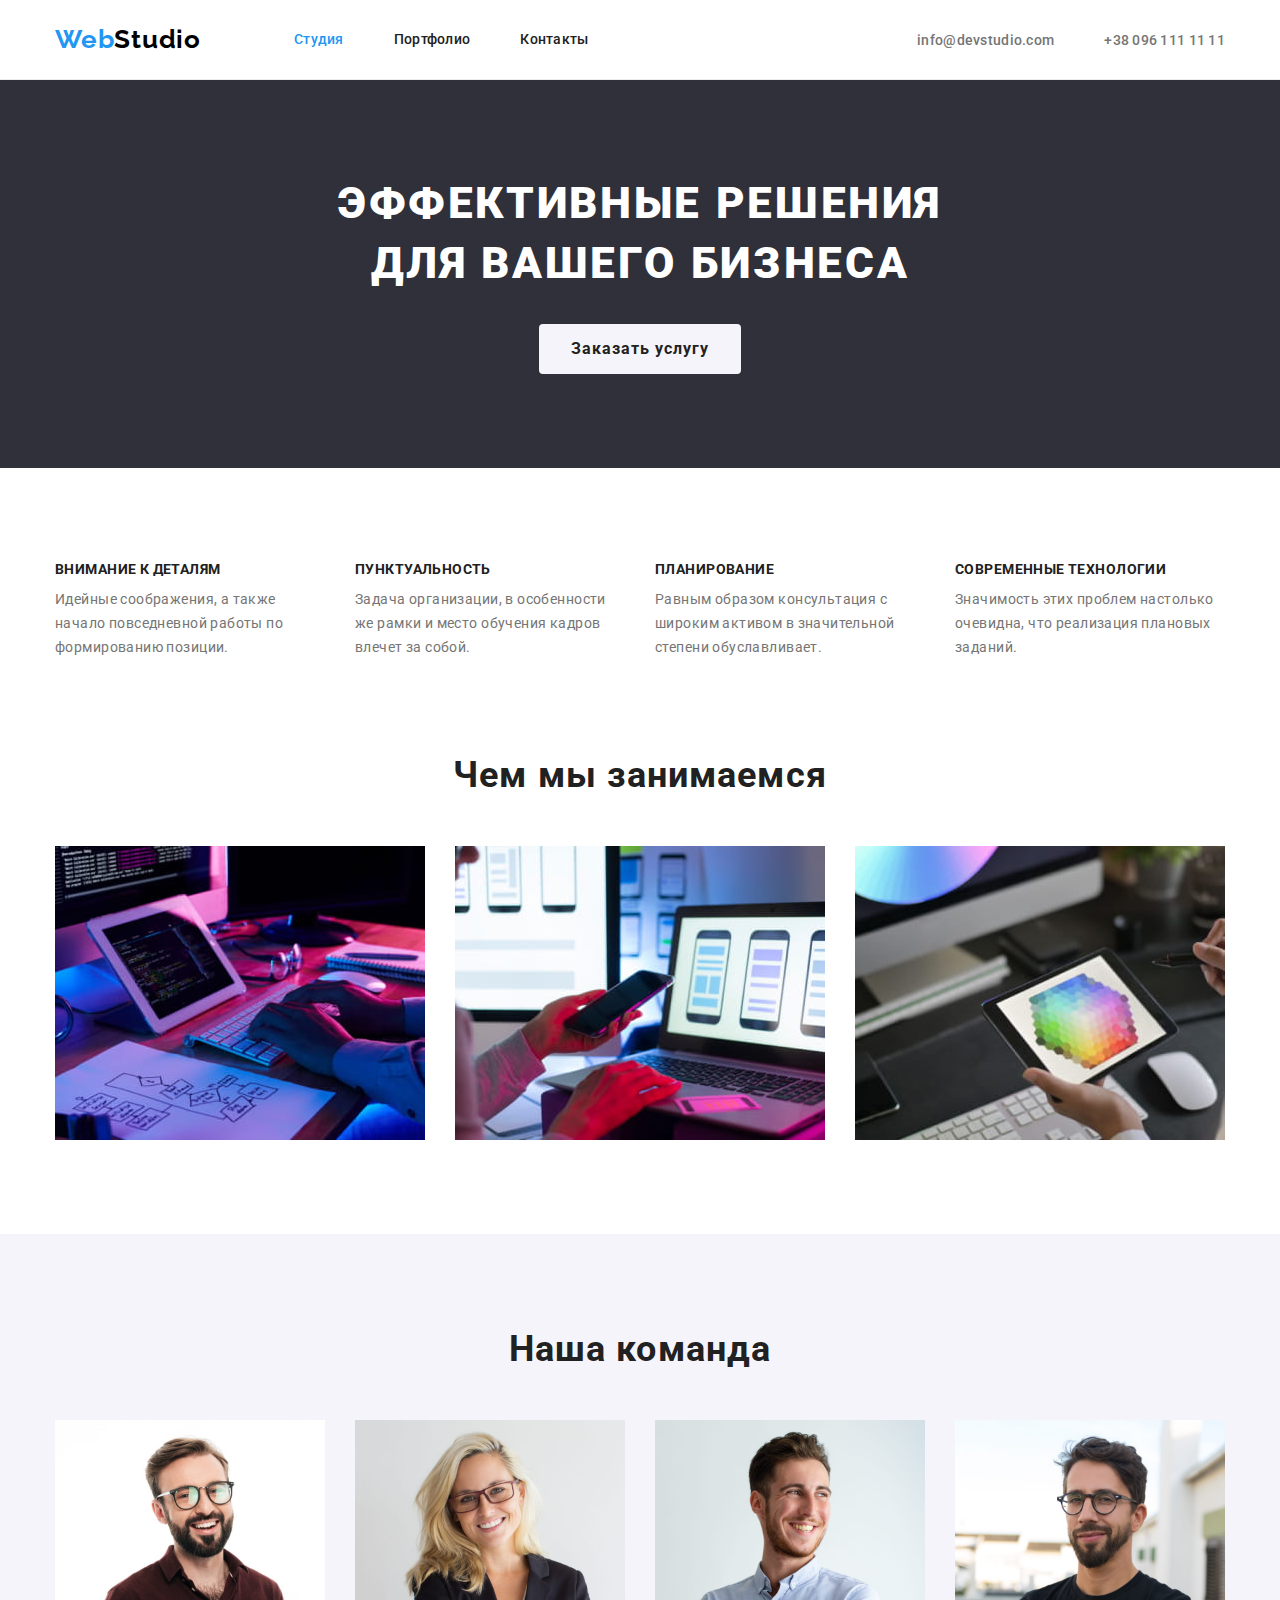
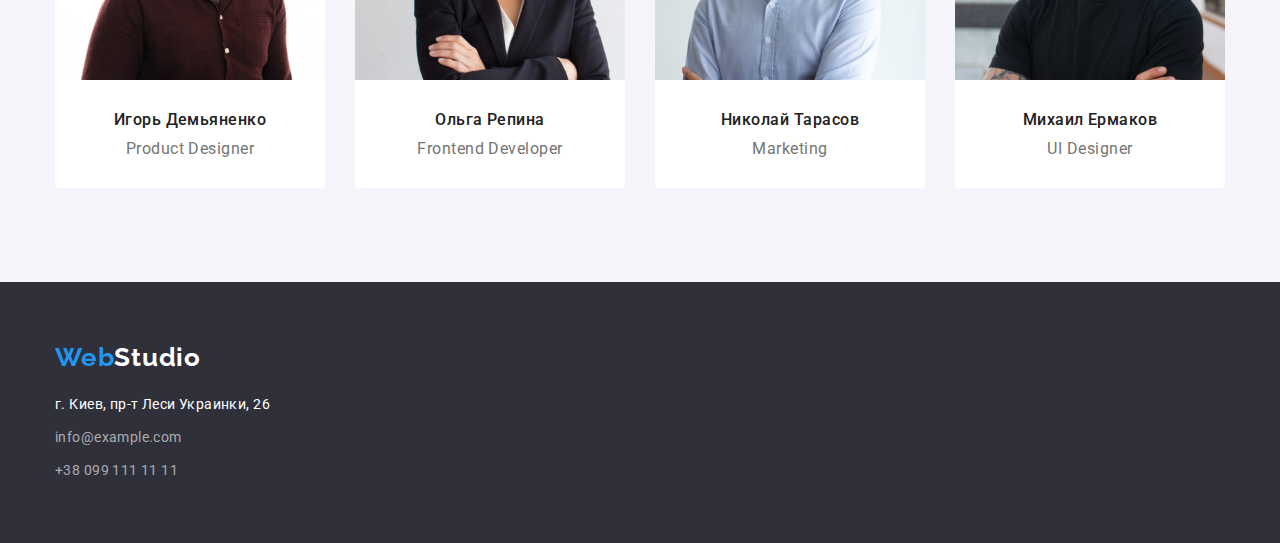
==== index.html @ 48ad6d5c "редактирует дз3" ====
<!DOCTYPE html>
<html lang="ru">
<head>
  <meta charset="UTF-8">
  <meta http-equiv="X-UA-Compatible" content="IE=edge">
  <meta name="viewport" content="width=device-width, initial-scale=1.0">
  <title>WebStudio</title>
  <link rel="stylesheet" href="https://cdnjs.cloudflare.com/ajax/libs/modern-normalize/0.6.0/modern-normalize.min.css">
  <link
    href="https://fonts.googleapis.com/css2?family=Raleway:wght@700&family=Roboto:wght@400;500;700;900&display=swap"
    rel="stylesheet">
  <link rel="stylesheet" href="./css/styles.css">

</head>

<body>

  <!--шапка сайта-->
  <header>
    <div class="container">
      <nav>
        <a href="./index.html" class="logo"><span class="web">Web</span>Studio</a>

        <ul class="site-nav list">
          <li class="item"><a href="./index.html" class="link active">Студия</a></li>
          <li class="item"><a href="./portfolio.html" class="link">Портфолио</a></li>
          <li class="item"><a href="#" class="link">Контакты</a></li>
        </ul>
      </nav>
      <ul class="contacts-header list">
        <li class="item"><a href="mailto:info@devstudio.com" class="contact-email">info@devstudio.com</a></li>
        <li class="item"><a href="tel:+380961111111" class="contact-tel">+38 096 111 11 11</a></li>
      </ul>
    </div>

  </header>

  <main>

    <!--Герой-->
    <section class="hero section">
      <!-- <div class="container"> -->
        <h1 class="hero-title">Эффективные решения <br> для вашего бизнеса</h1>
        <button type="button" class="main-button">Заказать услугу</button>
      <!-- </div> -->

    </section>

    <!--Про компанию-->
    <section class="about-company section">
      <div class="container">
        <h2 class="about-company-title">Про компанию</h2>
        <ul class="features-list list">
          <li class="item">
            <h3 class="feature-title">Внимание к деталям</h3>
            <p>Идейные соображения, а также начало повседневной работы по формированию позиции.</p>
          </li>
          <li class="item">
            <h3 class="feature-title">Пунктуальность</h3>
            <p>Задача организации, в особенности же рамки и место обучения кадров влечет за собой.</p>
          </li>
          <li class="item">
            <h3 class="feature-title">Планирование</h3>
            <p>Равным образом консультация с широким активом в значительной степени обуславливает.</p>
          </li>
          <li class="item">
            <h3 class="feature-title">Современные технологии</h3>
            <p>Значимость этих проблем настолько очевидна, что реализация плановых заданий.</p>
          </li>
        </ul>
      </div>
      <div class="container">
        <h2 class="activity-title">Чем мы занимаемся</h2>
        <ul class="activity-list list">
          <li class="item"><img src="./images/pagination.jpg" alt="Вёрстка" width="370"></li>
          <li class="item"><img src="./images/stylization.jpg" alt="Стилизация" width="370"></li>
          <li class="item"><img src="./images/design.jpg" alt="Дизайн" width="370"></li>
        </ul>
      </div>
    </section>

    <!--Наша команда-->
    <section class="team section">
      <div class="container">
        <h2 class="team-title">Наша команда</h2>
        <ul class="team-list list">
          <li class="item">
            <img src="./images/productdesigner.jpg" lang="en" alt="Product Designer" width="270">
            <h3 class="team-member">Игорь Демьяненко</h3>
            <p class="position" lang="en">Product Designer</p>
          </li>
          <li class="item">
            <img src="./images/frontenddeveloper.jpg" lang="en" alt="Frontend Developer" width="270">
            <h3 class="team-member">Ольга Репина</h3>
            <p class="position" lang="en">Frontend Developer</p>
          </li>
          <li class="item">
            <img src="./images/marketing.jpg" lang="en" alt="Marketing" width="270">
            <h3 class="team-member">Николай Тарасов</h3>
            <p class="position" lang="en">Marketing</p>
          </li>
          <li class="item">
            <img src="./images/uidesigner.jpg" lang="en" alt="UI Designer" width="270">
            <h3 class="team-member">Михаил Ермаков</h3>
            <p class="position" lang="en">UI Designer</p>
          </li>
        </ul>
      </div>

    </section>

  </main>

  <footer>
    <div class="container">
      <a href="./index.html" class="footer-logo"><span class="web">Web</span>Studio</a>
      <address>
        <ul class="contacts list">
          <li><a href="#" class="physical-address">г. Киев, пр-т Леси Украинки, 26 </a></li>
          <li><a href="mailto:info@example.com" class="footer-email">info@example.com</a></li>
          <li><a href="tel:+380991111111" class="footer-tel">+38 099 111 11 11</a></li>
        </ul>
      </address>
    </div>

  </footer>
</body>
</html>
---- css/styles.css ----
/* Палитра Цветов */

:root {
  --primary-text-color: #757575;
  --accent: #2196F3;
  --title-text-color: #212121;
  --site-nav-links-color: #212121;
  --footer-contacts-color: rgba(255, 255, 255, 0.6);
  --primary-background-color: #FFFFFF;
  --secondary-background-color: #F5F4FA;
  --add-background-color: #2F303A;
}

body {
  background-color: var(--primary-background-color);
  color: var(--primary-text-color);
  font-family: 'Roboto', sans-serif;
  font-weight: 400;
  font-size: 14px;
  line-height: 1.71;
  letter-spacing: 0.03em;
}

h1,h2,h3,h4,h5,h6,ul,li,p {
  margin: 0;
  padding: 0;
}



/* Шапка */

header {
  border-bottom: 1px solid #ECECEC;
}

.container {
  margin-left: auto;
  margin-right: auto;

  width: 1200px;
  padding-left: 15px;
  padding-right: 15px;

}

header > .container {
  display: flex;
  justify-content: space-between;
  align-items: center;
}

header nav {
  display: flex;
  align-items: center;
}

.site-nav {
  display: flex;
}

header .contacts-header {
  display: flex;
}

.logo {
  padding-top: 24px;
  padding-bottom: 24px;
  margin-right: 93px;
  display: inline-block;

  color: #000000;

  font-family: 'Raleway';
  font-weight: 700;
  font-size: 26px;
  line-height: 1.2;
  letter-spacing: 0.03em;
  text-decoration: none;
}

.web {
  color: #2196F3;
}

.list {
  list-style: none;
}

.link,
.contact-email,
.contact-tel {
  display: block;
  text-decoration: none;
  padding-top: 20px;
  padding-bottom: 20px;
}

.link {
  /* margin-right: 50px; */
  color: var(--site-nav-links-color);
  font-weight: 500;
  font-size: 14px;
  line-height: 1.14;
  letter-spacing: 0.02em;
}

.site-nav .item + .item,
.contacts-header .item + .item {
  margin-left: 50px;
}

.active {
  color: var(--accent);
}

.contact-email,
.contact-tel {
  color: var(--primary-text-color);
  font-weight: 500;
  font-size: 14px;
  line-height: 16px;
  letter-spacing: 0.02em;
}

.link:hover,
.contact-email:hover,
.contact-tel:hover,
.link:focus,
.contact-email:focus,
.contact-tel:focus {
  color: var(--accent);
}


/* страница Студия */
/* Герой */

.hero {
  background-color: var(--add-background-color);

  text-align: center;
}

/* Согласно критериям, «B15» Для всех секций используется один класс .section,
заданы верхние и нижние падинги по 94px,
отодвигающие контент внутрь секции. Ниже Используется контейнер потому что там падинги больше - уточнить у ментора */

/* так как на фоне будет картинка background-image, которую будем учить позже, пока будет сделано согласно критериям дз */



button {
  position: center;
  font-family: inherit;
  cursor: pointer;
  border: none;
  border-radius: 4px;
}

button:hover,
button:focus {
  background-color: var(--accent);
  color: #ffffff;
}

.main-button {
  margin-left: auto;
  margin-right: auto;
  background: #F5F4FA;
  color: var(--site-nav-links-color);
  font-weight: 700;
  font-size: 16px;
  line-height: 1.88;
  letter-spacing: 0.06em;
  padding: 10px 32px;
}

.hero-title {
  margin-bottom: 30px;

  color: #FFFFFF;
  font-weight: 900;
  font-size: 44px;
  line-height: 1.36;
  text-align: center;
  letter-spacing: 0.06em;
  text-transform: uppercase;

}

/* Про компанию */

.section {
  padding: 94px 0;
}

/* заголовки скрыты полностью. Неправильно, как правильно, расскажут позже, сделано для стиллизации */
.about-company-title,
.portfolio-title {
  display: none;
  visibility: hidden;
}

.feature-title {
  margin-bottom: 10px;
  color: var(--title-text-color);
  font-style: normal;
  font-weight: 700;
  font-size: 14px;
  line-height: 1.14;
  letter-spacing: 0.03em;
  text-transform: uppercase;
}

.features-list {
  display: flex;
  flex-wrap: wrap;
}


/* задает отступ справа всем элементам списка, кроме каждого 4го */
.features-list .item:not(.features-list .item:nth-child(4n + 4)) {
  margin-right: 30px;
}

.features-list > .item {
  width: calc((100% - 90px) / 4);
}



/* Чем занимается команда */

.activity-title,
.team-title {
  color: var(--title-text-color);
  font-weight: 700;
  font-size: 36px;
  line-height: 1.17;
  letter-spacing: 0.03em;
  text-align: center;
}

.activity-title {
  margin-top: 94px;
  margin-bottom: 50px;
}

.activity-list {
  display: flex;
  flex-wrap: wrap;
}

.activity-list .item {
  width: calc((100% - 60px) / 3);
}


/* задает display:block картинке чтобы убрать нижний "отступ", чтобы картинка и li имели одинаковую высоту */
.activity-list img {
  display: block;
}


/* задает отступы справа всем элементам, кроме последнего */
.activity-list .item:not(:last-child) {
  margin-right: 30px;
}


/* Наша комарда */

.team {
  background-color: var(--secondary-background-color);
}

.team > container {
  padding: 0 15px;
}

.team-title {
  margin-bottom: 50px;
}

/* задает display:block картинке чтобы убрать нижний "отступ" */
.team-list img {
  display: block;
  margin-bottom: 30px;
}

.team-list .item {
  width: calc((100% - 90px) / 4);

  background-color: #FFFFFF;
  border-bottom-left-radius: 4px;
  border-bottom-right-radius: 4px;
}

/* задает отступы справа всем єлементам кроме последнего */
.team-list .item:not(.team-list .item:last-child) {
  margin-right: 30px;
}


.team-member {
  margin-bottom: 10px;

  text-align: center;
  color: var(--title-text-color);
  font-weight: 500;
  font-size: 16px;
  line-height: 1.19;
  letter-spacing: 0.03em;
}

.position {
  text-align: center;
  margin-bottom: 30px;

  color: var(--primary-text-color);
  font-size: 16px;
  line-height: 1.19;
  letter-spacing: 0.03em;
}

.team-list {
  display: flex;
  flex-wrap: wrap;
}

/* Футер */
footer {
  background-color: var(--add-background-color);
}

footer>.container {
  padding: 60px 15px;
}

.footer-logo {
  display: inline-block;
  margin-bottom: 20px;
  color: #FFFFFF;
  font-family: 'Raleway';
  font-weight: 700;
  font-size: 26px;
  line-height: 1.2;
  letter-spacing: 0.03em;
  text-decoration: none;
}

.physical-address,
.footer-tel,
.footer-email {
  display: inline-block;
  text-decoration: none;
  font-style: normal;
}

.physical-address,
.footer-email {
  margin-bottom: 9px;
}

.physical-address:hover,
.footer-email:hover,
.footer-tel:hover,
.physical-address:focus,
.footer-email:focus,
.footer-tel:focus {
  color: var(--accent);
}

.physical-address {
  color: #FFFFFF;
  font-weight: 400;
  font-size: 14px;
  line-height: 1.71;
  letter-spacing: 0.03em;
}

.footer-tel,
.footer-email {
  color: rgba(255, 255, 255, 0.6);
  font-weight: 400;
  font-size: 14px;
  line-height: 1.71;
  letter-spacing: 0.03em;
}

/* Портфолио */
/* список проектов */



.filter-list {
  margin-bottom: 50px;
  display: flex;
  justify-content: center;
}


/* задает отступы справа всем єлементам кроме последнего */
.filter-list > li:not(:last-child) {
  margin-right: 8px;
}

.filter-button {
  padding: 6px 22px;

  background: #F5F4FA;
  color: var(--site-nav-links-color);
  font-weight: 500;
  font-size: 16px;
  line-height: 1.62;
  letter-spacing: 0.03em;
}


.project-list {
  display: flex;
  flex-wrap: wrap;
}

.project-list-item {
  width: calc((100% - 60px) / 3);
}

/* задает отступы справа всем єлементам кроме каждого третего */
.project-list-item:not(.project-list-item:nth-child(3n)) {
  margin-right: 30px;
}


/* задает отступы снизу всем єлементам кроме трех последних */
.project-list-item:not(.project-list-item:nth-last-child(-n+3)) {
  margin-bottom: 30px;
}


.project-link {
  text-decoration: none;
  /* display: inline-block; */
}

.project-link img {
  display: block;
}


.project-link:hover,
.project-link:focus {
  opacity: 0.9;
}

.project-name:hover,
.project-name:focus,
.project-type:hover,
.project-type:focus {
  color: var(--accent);
}


.project-name {
  margin-bottom: 4px;
  color: var(--title-text-color);
  font-weight: 700;
  font-size: 18px;
  line-height: 2;
  letter-spacing: 0.06em;
}

.project-type {
  margin-bottom: 20px;
  color: var(--primary-text-color);
  font-weight: 400;
  font-size: 16px;
  line-height: 1.88;
  letter-spacing: 0.03em;
}

.project-descr {
  padding-top: 20px;
  padding-left: 24px;
  border-left: 1px solid #EEEEEE;
  border-bottom: 1px solid #EEEEEE;
  border-right: 1px solid #EEEEEE;
}
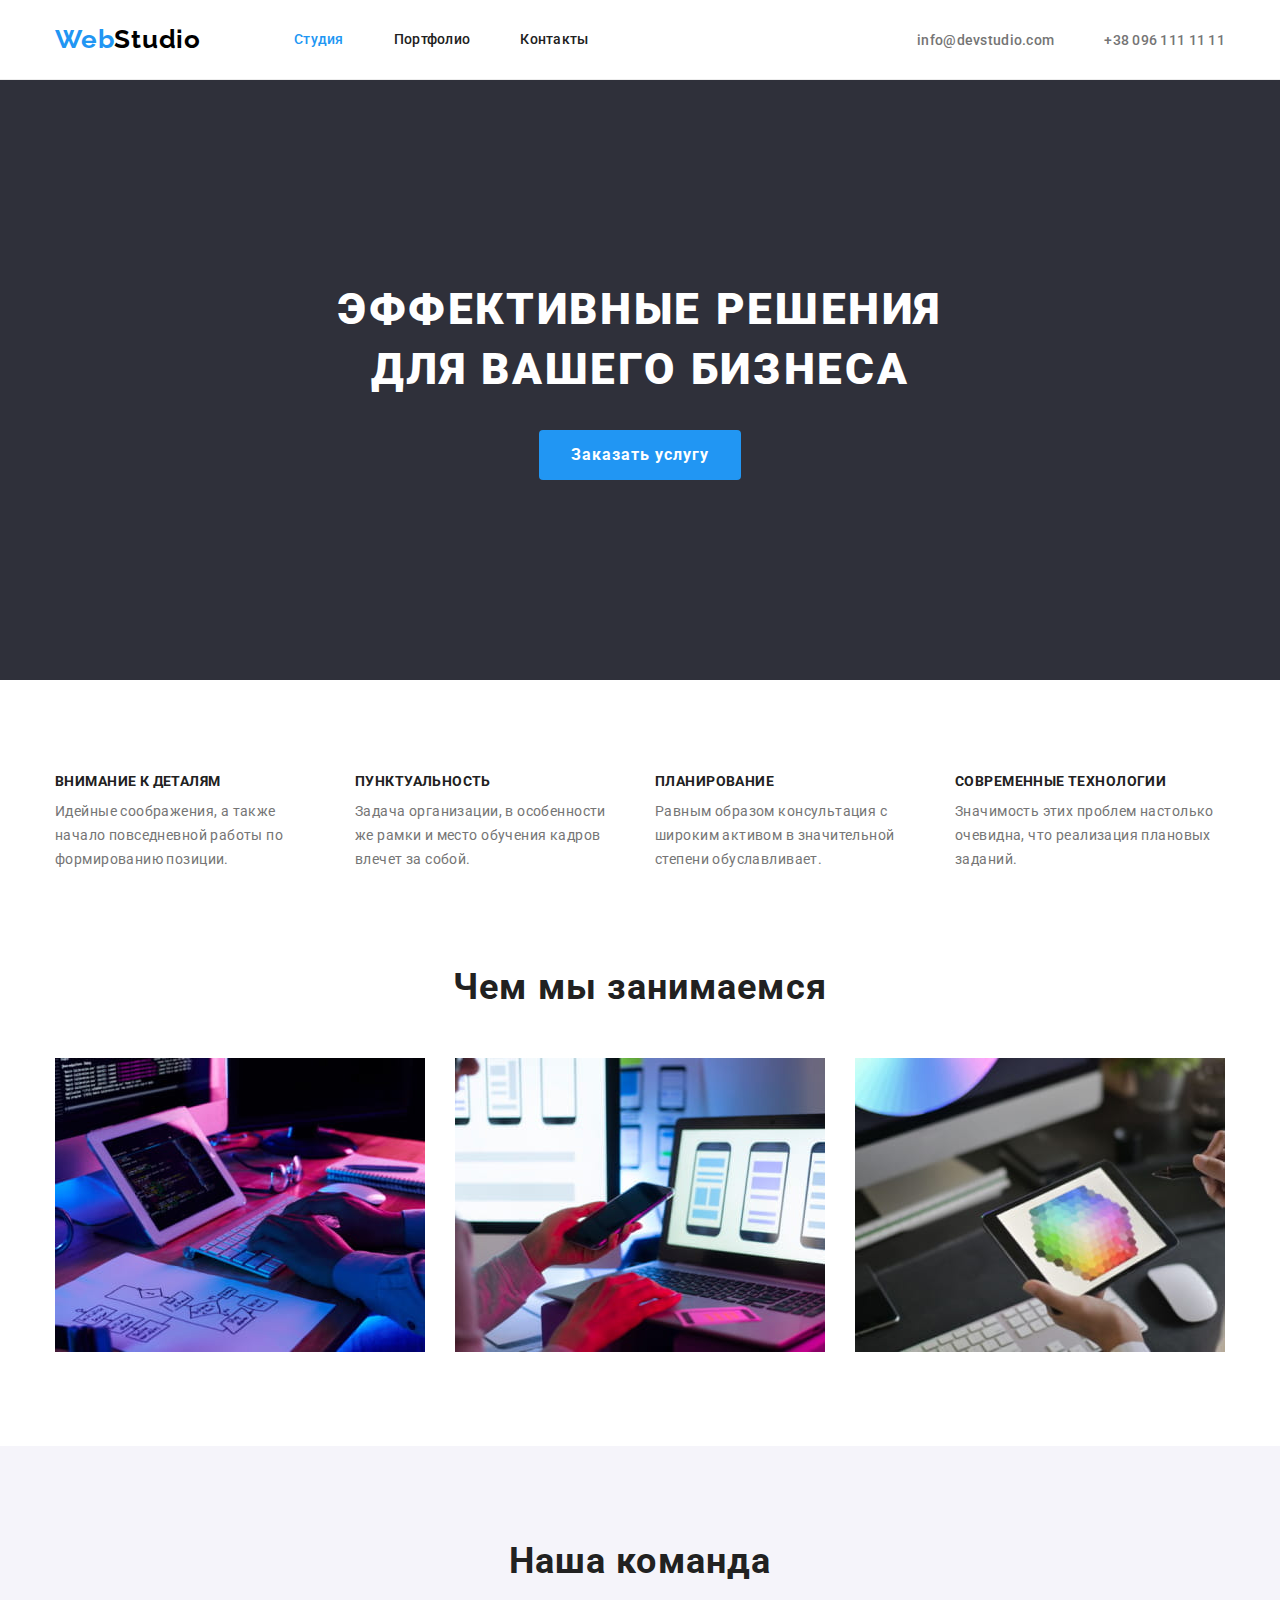
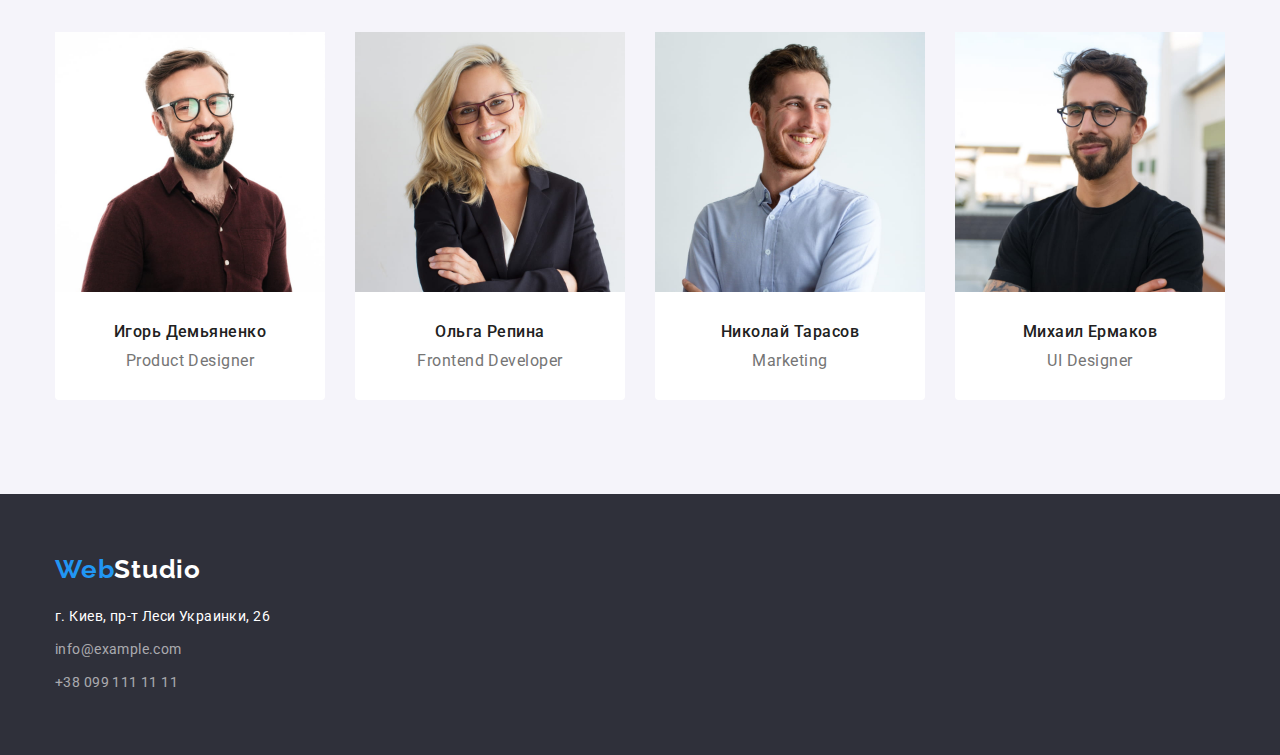
==== commit 8a5d46a0: "корректирует согласно комментариям менторае" ====
--- a/index.html
+++ b/index.html
@@ -26,6 +26,7 @@
           <li class="item"><a href="./portfolio.html" class="link">Портфолио</a></li>
           <li class="item"><a href="#" class="link">Контакты</a></li>
         </ul>
+
       </nav>
       <ul class="contacts-header list">
         <li class="item"><a href="mailto:info@devstudio.com" class="contact-email">info@devstudio.com</a></li>
@@ -43,7 +44,6 @@
         <h1 class="hero-title">Эффективные решения <br> для вашего бизнеса</h1>
         <button type="button" class="main-button">Заказать услугу</button>
       <!-- </div> -->
-
     </section>
 
     <!--Про компанию-->
@@ -69,6 +69,8 @@
           </li>
         </ul>
       </div>
+    </section>
+    <section class="activity section">
       <div class="container">
         <h2 class="activity-title">Чем мы занимаемся</h2>
         <ul class="activity-list list">
@@ -84,29 +86,40 @@
       <div class="container">
         <h2 class="team-title">Наша команда</h2>
         <ul class="team-list list">
+
           <li class="item">
             <img src="./images/productdesigner.jpg" lang="en" alt="Product Designer" width="270">
-            <h3 class="team-member">Игорь Демьяненко</h3>
-            <p class="position" lang="en">Product Designer</p>
+            <div class="team-descr">
+              <h3 class="team-member">Игорь Демьяненко</h3>
+              <p class="position" lang="en">Product Designer</p>
+            </div>
+
           </li>
           <li class="item">
             <img src="./images/frontenddeveloper.jpg" lang="en" alt="Frontend Developer" width="270">
-            <h3 class="team-member">Ольга Репина</h3>
-            <p class="position" lang="en">Frontend Developer</p>
+            <div class="team-descr">
+              <h3 class="team-member">Ольга Репина</h3>
+              <p class="position" lang="en">Frontend Developer</p>
+            </div>
+
           </li>
           <li class="item">
             <img src="./images/marketing.jpg" lang="en" alt="Marketing" width="270">
-            <h3 class="team-member">Николай Тарасов</h3>
-            <p class="position" lang="en">Marketing</p>
+            <div class="team-descr">
+              <h3 class="team-member">Николай Тарасов</h3>
+              <p class="position" lang="en">Marketing</p>
+            </div>
+
           </li>
           <li class="item">
             <img src="./images/uidesigner.jpg" lang="en" alt="UI Designer" width="270">
-            <h3 class="team-member">Михаил Ермаков</h3>
-            <p class="position" lang="en">UI Designer</p>
+            <div class="team-descr">
+              <h3 class="team-member">Михаил Ермаков</h3>
+              <p class="position" lang="en">UI Designer</p>
+            </div>
           </li>
         </ul>
       </div>
-
     </section>
 
   </main>
--- a/css/styles.css
+++ b/css/styles.css
@@ -27,8 +27,6 @@
   padding: 0;
 }
 
-
-
 /* Шапка */
 
 header {
@@ -42,7 +40,10 @@
   width: 1200px;
   padding-left: 15px;
   padding-right: 15px;
-
+}
+
+.section {
+  padding: 94px 0;
 }
 
 header > .container {
@@ -98,7 +99,6 @@
 }
 
 .link {
-  /* margin-right: 50px; */
   color: var(--site-nav-links-color);
   font-weight: 500;
   font-size: 14px;
@@ -138,17 +138,11 @@
 /* Герой */
 
 .hero {
+  padding: 200px 0;
   background-color: var(--add-background-color);
 
   text-align: center;
 }
-
-/* Согласно критериям, «B15» Для всех секций используется один класс .section,
-заданы верхние и нижние падинги по 94px,
-отодвигающие контент внутрь секции. Ниже Используется контейнер потому что там падинги больше - уточнить у ментора */
-
-/* так как на фоне будет картинка background-image, которую будем учить позже, пока будет сделано согласно критериям дз */
-
 
 
 button {
@@ -168,8 +162,8 @@
 .main-button {
   margin-left: auto;
   margin-right: auto;
-  background: #F5F4FA;
-  color: var(--site-nav-links-color);
+  background: var(--accent);
+  color: #FFFFFF;
   font-weight: 700;
   font-size: 16px;
   line-height: 1.88;
@@ -192,9 +186,7 @@
 
 /* Про компанию */
 
-.section {
-  padding: 94px 0;
-}
+
 
 /* заголовки скрыты полностью. Неправильно, как правильно, расскажут позже, сделано для стиллизации */
 .about-company-title,
@@ -220,7 +212,8 @@
 }
 
 
-/* задает отступ справа всем элементам списка, кроме каждого 4го */
+/* задает отступ справа всем элементам списка, кроме каждого 4го,
+ начиная с 4го */
 .features-list .item:not(.features-list .item:nth-child(4n + 4)) {
   margin-right: 30px;
 }
@@ -232,6 +225,10 @@
 
 
 /* Чем занимается команда */
+
+.activity {
+  padding-top: 0;
+}
 
 .activity-title,
 .team-title {
@@ -244,7 +241,6 @@
 }
 
 .activity-title {
-  margin-top: 94px;
   margin-bottom: 50px;
 }
 
@@ -276,7 +272,7 @@
   background-color: var(--secondary-background-color);
 }
 
-.team > container {
+.team > .container {
   padding: 0 15px;
 }
 
@@ -287,7 +283,6 @@
 /* задает display:block картинке чтобы убрать нижний "отступ" */
 .team-list img {
   display: block;
-  margin-bottom: 30px;
 }
 
 .team-list .item {
@@ -303,6 +298,10 @@
   margin-right: 30px;
 }
 
+.team-descr {
+  padding: 30px 0;
+
+}
 
 .team-member {
   margin-bottom: 10px;
@@ -317,7 +316,6 @@
 
 .position {
   text-align: center;
-  margin-bottom: 30px;
 
   color: var(--primary-text-color);
   font-size: 16px;
@@ -334,9 +332,13 @@
 footer {
   background-color: var(--add-background-color);
 }
+footer {
+  padding-top: 60px;
+  padding-bottom: 60px;
+}
 
 footer>.container {
-  padding: 60px 15px;
+  padding: 0 15px;
 }
 
 .footer-logo {
@@ -393,8 +395,6 @@
 /* Портфолио */
 /* список проектов */
 
-
-
 .filter-list {
   margin-bottom: 50px;
   display: flex;
@@ -402,7 +402,7 @@
 }
 
 
-/* задает отступы справа всем єлементам кроме последнего */
+/* задает отступы справа всем элементам кроме последнего */
 .filter-list > li:not(:last-child) {
   margin-right: 8px;
 }
@@ -418,37 +418,69 @@
   letter-spacing: 0.03em;
 }
 
+.project-list-container {
+  /* outline: 4px solid red; */
+  display: flex;
+  /* указываем для того чтобы синий контейнер (который служит оберткой для карточек) смог уехать выше красного - основного. для лучшей визуализации неподвижный контейнер сделан толще*/
+}
+
 
 .project-list {
   display: flex;
   flex-wrap: wrap;
-}
+  /* outline: 2px solid blue; */
+  /* margin: -15px; */
+  margin-top: -30px;
+  margin-left: -30px;
+}
+
+/* за счет того что даем    margin: -30px;, ширина .project-list увеличивается с 1170px на 30+30, поэтому и ширина карточек которая считается по формуле width: calc((100% - 60px) / 3), тоже увеличивается с 366.99 px до 390 px, и они со своими маржинами не влазят в CONTAINER шириной 1200пх */
+
+/* !!!!!!!!!!!!!!!!!!!!!!!!!!!!!!!!!!!!! */
+
+/* при таком расчете нужно считать width: calc((100% - 90px) / 3), 90, так как у нас теперь уже не два марджина, а 3 по 30px или 6 по 15px */
 
 .project-list-item {
+  flex-basis: calc((100% - 90px) / 3);
+  /* outline: 2px solid violet; */
+  /* margin: 15px; */
+  margin-top: 30px;
+  margin-left: 30px;
+}
+
+
+
+/* Можно также посчитать ширину карточки по формуле ниже, но при этом нужно НЕ задавать margin крайним правым и трем нижним элементам.
+При этом нужно удалить margins в селекторах .project-list и .project-list-item и использовать свойства ниже */
+
+/* .project-list-item {
   width: calc((100% - 60px) / 3);
-}
+  outline: 2px solid violet;
+  margin-top: 30px;
+  margin-left: 30px;
+} */
 
 /* задает отступы справа всем єлементам кроме каждого третего */
-.project-list-item:not(.project-list-item:nth-child(3n)) {
+/* .project-list-item:not(.project-list-item:nth-child(3n)) {
   margin-right: 30px;
-}
+} */
 
 
 /* задает отступы снизу всем єлементам кроме трех последних */
-.project-list-item:not(.project-list-item:nth-last-child(-n+3)) {
+/* .project-list-item:not(.project-list-item:nth-last-child(-n+3)) {
   margin-bottom: 30px;
-}
+} */
+
+
 
 
 .project-link {
   text-decoration: none;
-  /* display: inline-block; */
 }
 
 .project-link img {
   display: block;
 }
-
 
 .project-link:hover,
 .project-link:focus {
@@ -473,7 +505,6 @@
 }
 
 .project-type {
-  margin-bottom: 20px;
   color: var(--primary-text-color);
   font-weight: 400;
   font-size: 16px;
@@ -482,8 +513,7 @@
 }
 
 .project-descr {
-  padding-top: 20px;
-  padding-left: 24px;
+  padding: 20px 24px;
   border-left: 1px solid #EEEEEE;
   border-bottom: 1px solid #EEEEEE;
   border-right: 1px solid #EEEEEE;
